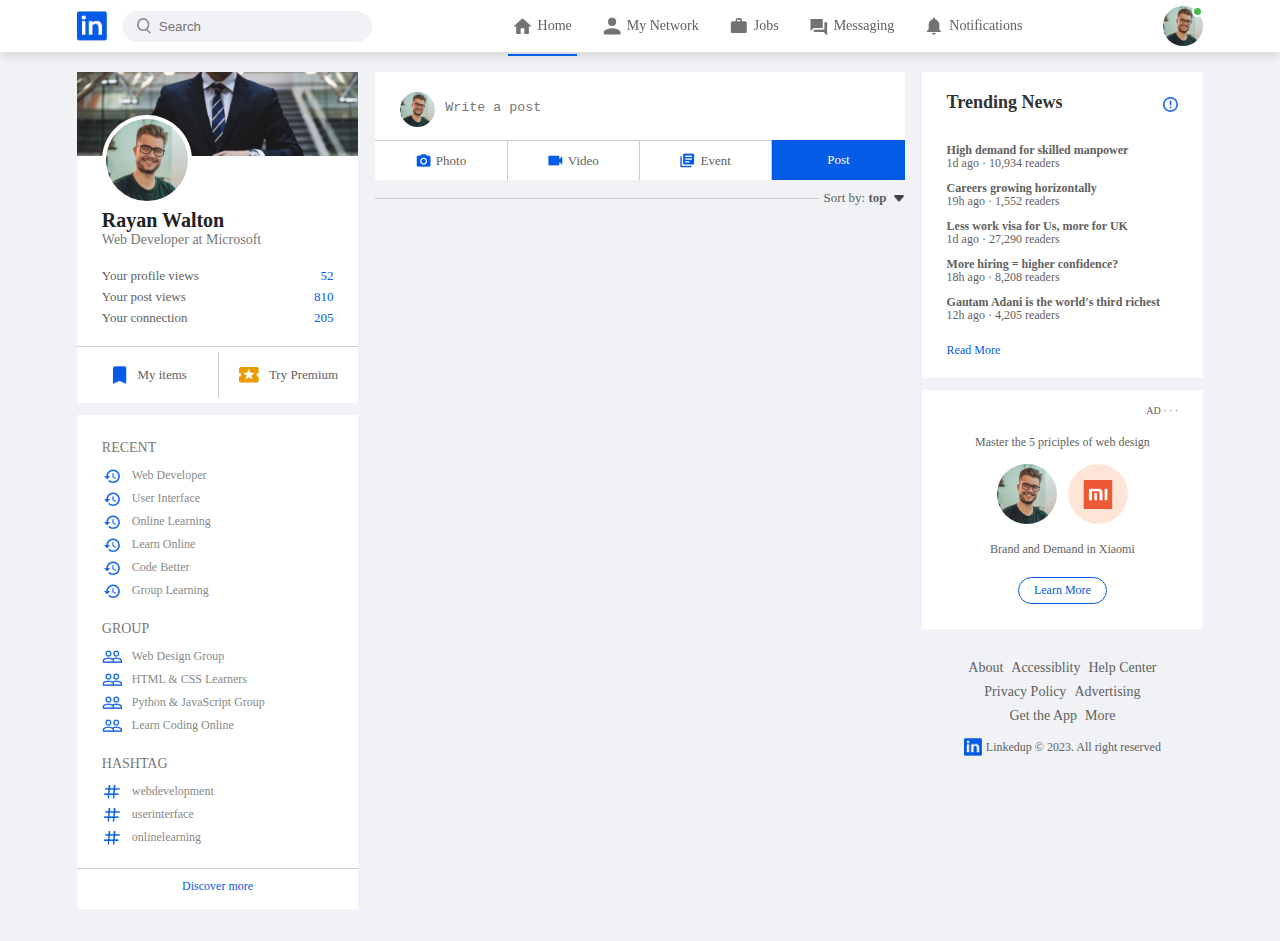
==== index.html @ a7985487 "first commit" ====
<!DOCTYPE html>
<html lang="en">
<head>
    <meta charset="UTF-8">
    <meta name="viewport" content="width=device-width, initial-scale=1.0">
    <meta name="description" content="Raphael Laurentino"/>
    <title>Document</title>
    <link rel="stylesheet" href="style.css">
</head>

<body>
    <!---------- NAVAR INIT ---------->
    <nav class="navbar">
        <div class="navbar-left">
            <a href="index.html" class="logo"><img src="images/logo.png" alt=""></a>

            <div class="search-box">
                <img src="images/search.png" alt="">
                <input type="text" placeholder="Search">
            </div>
        </div>
        <div class="navbar-center">
            <ul>
                <li><a href="#" class="active-link"><img src="images/home.png" alt=""> <span>Home</span></a></li>
                <li><a href="#"><img src="images/network.png" alt=""> <span>My Network</span></a></li>
                <li><a href="#"><img src="images/jobs.png" alt=""> <span>Jobs</span></a></li>
                <li><a href="#"><img src="images/message.png" alt=""> <span>Messaging</span></a></li>
                <li><a href="#"><img src="images/notification.png" alt=""> <span>Notifications</span></a></li>
            </ul>
        </div>
        <div class="navbar-right">
            <div class="online">
                <img src="images/user-1.png" class="nav-profile-img" alt="">
            </div>
        </div>
    </nav>
    <!---------- NAVBAR CLOSE ---------->

    <div class="container">
        <!---------- LEFT-SIDEBAR ---------->
        <div class="left-sidebar">
            <div class="sidebar-profile-box">
                <img src="images/cover-pic.png" width="100%" alt="">
                <div class="sidebar-profile-info">
                    <img src="images/user-1.png" alt="">
                    <h1>Rayan Walton</h1>
                    <h3>Web Developer at Microsoft</h3>
                    <ul>
                        <li>Your profile views <span>52</span></li>
                        <li>Your post views <span>810</span></li>
                        <li>Your connection <span>205</span></li>
                    </ul>
                </div>
                <div class="sidebar-profile-link">
                    <a href="#"><img src="images/items.png" alt=""> My items</a>
                    <a href="#"><img src="images/premium.png" alt=""> Try Premium</a>
                </div>
            </div>

            <div class="sidebar-activity">
                <h3>RECENT</h3>
                <a href="#"><img src="images/recent.png" alt=""> Web Developer</a>
                <a href="#"><img src="images/recent.png" alt=""> User Interface</a>
                <a href="#"><img src="images/recent.png" alt=""> Online Learning</a>
                <a href="#"><img src="images/recent.png" alt=""> Learn Online</a>
                <a href="#"><img src="images/recent.png" alt=""> Code Better</a>
                <a href="#"><img src="images/recent.png" alt=""> Group Learning</a>
                <h3>GROUP</h3>
                <a href="#"><img src="images/group.png" alt=""> Web Design Group</a>
                <a href="#"><img src="images/group.png" alt=""> HTML & CSS Learners</a>
                <a href="#"><img src="images/group.png" alt=""> Python & JavaScript Group</a>
                <a href="#"><img src="images/group.png" alt=""> Learn Coding Online</a>
                <h3>HASHTAG</h3>
                <a href="#"><img src="images/hashtag.png" alt=""> webdevelopment</a>
                <a href="#"><img src="images/hashtag.png" alt=""> userinterface</a>
                <a href="#"><img src="images/hashtag.png" alt=""> onlinelearning</a>
                <div class="discover-more-link">
                    <a href="#">Discover more</a>
                </div>
            </div>
        </div>
        <!---------- MAIN CONTENT ---------->
        <div class="main-content">


            <div class="create-post">
                <div class="create-post-input">
                    <img src="images/user-1.png" alt="">
                    <textarea name="" id="" cols="" rows="2" placeholder="Write a post"></textarea>
                </div>
                <div class="create-post-links">
                    <li><img src="images/photo.png" alt="">Photo</li>
                    <li><img src="images/video.png" alt="">Video</li>
                    <li><img src="images/event.png" alt="">Event</li>
                    <li>Post</li>
                </div>
            </div>
            <div class="short-by">
                <hr>
                <p>Sort by: <span>top <img src="images/down-arrow.png" alt=""></span></p>
            </div>

        </div>
        <!---------- RIGHT SIDEBAR ---------->
        <div class="right-sidebar">
            <div class="sidebar-news">
                <img src="images/more.png" alt="" class="info-icon">
                <h3>Trending News</h3>
                <a href="#">High demand for skilled manpower</a>
                <span>1d ago &middot; 10,934 readers</span>

                <a href="#">Careers growing horizontally</a>
                <span>19h ago &middot; 1,552 readers</span>

                <a href="#">Less work visa for Us, more for UK</a>
                <span>1d ago &middot; 27,290 readers</span>

                <a href="#">More hiring = higher confidence?</a>
                <span>18h ago &middot; 8,208 readers</span>

                <a href="#">Gautam Adani is the world's third richest</a>
                <span>12h ago &middot; 4,205 readers</span>

                <a href="#" class="read-more-link">Read More</a>
            </div>
            <div class="sidebar-ad">
                <small>AD &middot; &middot; &middot;</small>
                <P>Master the 5 priciples of web design</P>
                <div>
                    <img src="images/user-1.png" alt="">
                    <img src="images/mi-logo.png" alt="">
                </div>
                <b>Brand and Demand in Xiaomi</b>
                <a href="#" class="ad-link">Learn More</a>
            </div>

            <div class="sidebar-useful-links">
                <a href="#">About</a>
                <a href="#">Accessiblity</a>
                <a href="#">Help Center</a>
                <a href="#">Privacy Policy</a>
                <a href="#">Advertising</a>
                <a href="#">Get the App</a>
                <a href="#">More</a>

                <div class="copyright-msg">
                    <img src="images/logo.png" alt="">
                    <p>Linkedup &#169; 2023. All right reserved</p>
                </div>
            </div>

        </div>
    </div>


</body>
</html>
---- style.css ----
/* NavBar Início */
* {
    margin: 0;
    padding: 0;
    font-size: 'Poppins', sans-serif;
    box-sizing: border-box;
}

body {
    background: #f0f2f5;
    color: #5f5f5f;
}

a {
    text-decoration: none;
    color: #5f5f5f;
}

.navbar {
    display: flex;
    align-items: center;
    justify-content: space-between;
    background: #fff;
    padding: 6px 6%;
    position: sticky;
    top: 0;
    z-index: 100;
    box-shadow: 0 5px 10px rgba(0, 0, 0, 0.1);
}

.logo img {
    width: 30px;
    margin-right: 15px;
    display: block;
}

.navbar-center ul li {
    display: inline-block;
    list-style: none;
}

.navbar-center ul li a {
    display: flex;
    align-items: center;
    font-size: 14px;
    margin: 5px 8px;
    padding-right: 5px;
    position: relative;
}

.navbar-center ul li a img {
    width: 30px;
}

.navbar-center ul li a::after {
    content: '';
    width: 0;
    height: 2px;
    background: #045be6;
    position: absolute;
    bottom: -15px;
    transition: width 0.3s;
}

.navbar-center ul li a:hover::after,
.navbar-center ul li a.active-link::after {
    width: 100%;
}

.nav-profile-img {
    width: 40px;
    border-radius: 50%;
    display: block;
    cursor: pointer;
    position: relative;
}

.online {
    position: relative;
}

.online::after {
    content: '';
    width: 7px;
    height: 7px;
    border: 2px solid #fff;
    border-radius: 50%;
    right: 0px;
    top: 0px;
    background: #41bd51;
    position: absolute;
}

.search-box {
    background: #f0f2f5;
    width: 250px;
    border-radius: 20px;
    display: flex;
    align-items: center;
    padding: 0 15px;
}

.navbar-left {
    display: flex;
    align-items: center;
}

.search-box img {
    width: 14px;
}

.search-box input {
    width: 100%;
    background: transparent;
    padding: 8px;
    outline: none;
    border: 0;
}

/* NavBar Fim */

.container {
    padding: 20px 6%;
    display: flex;
    flex-wrap: wrap;
    justify-content: space-between;
}

/* ---- LEFT SIDEBAR ---- */
.left-sidebar {
    flex-basis: 25%;
    align-self: flex-start;
}

.sidebar-profile-box {
    background: #fff;
}

.sidebar-profile-info {
    padding: 0 25px;
}

.sidebar-profile-info img {
    width: 90px;
    border-radius: 50%;
    background: #fff;
    padding: 4px;
    margin-top: -45px;
}

.sidebar-profile-info h1 {
    font-size: 20px;
    font-weight: 600;
    color: #222;
}

.sidebar-profile-info h3 {
    font-size: 14px;
    font-weight: 500;
    color: #777;
}

.sidebar-profile-info ul {
    list-style: none;
    margin: 20px 0;
}

.sidebar-profile-info ul li {
    width: 100%;
    margin: 5px 0;
    font-size: 13px;
}

.sidebar-profile-info ul li span {
    float: right;
    color: #045be6;
}

.sidebar-profile-link {
    display: flex;
    align-items: center;
    border-top: 1px solid #ccc;
}

.sidebar-profile-link a {
    flex-basis: 50%;
    display: flex;
    align-items: center;
    justify-content: center;
    padding: 15px 0;
    font-size: 13px;
    border-left: 1px solid #ccc;
}

.sidebar-profile-link a:first-child {
    border-left: 0;
}

.sidebar-profile-link a img {
    width: 20px;
    margin-right: 10px;
}

.sidebar-activity {
    background: #fff;
    padding: 5px 25px;
    margin: 12px 0;
}

.sidebar-activity h3 {
    color: #777;
    font-size: 14px;
    font-weight: 500;
    margin: 20px 0 10px;
}

.sidebar-activity a {
    display: flex;
    align-items: center;
    font-size: 12px;
    font-weight: 500;
    color: #888;
    margin: 3px 0;
}

.sidebar-activity a img {
    width: 20px;
    margin-right: 10px;
}

.discover-more-link {
    border-top: 1px solid #ccc;
    text-align: center;
    margin-top: 20px;
    margin-left: -25px;
    margin-right: -25px;
}

.discover-more-link a {
    color: #045be6;
    display: inline-block;
    margin: 10px 0;
}

/* ---- RIGHT SIDEBAR ---- */
.right-sidebar {
    flex-basis: 25%;
    align-self: flex-start;
}

.sidebar-news {
    background: #fff;
    padding: 10px 25px;
}

.info-icon {
    width: 15px;
    float: right;
    margin-top: 15px;
}

.sidebar-news h3 {
    font-size: 18px;
    font-weight: 600;
    color: #333;
    margin: 10px 0 30px;
}

.sidebar-news a {
    display: block;
    font-size: 12px;
    font-weight: 600;
    margin-top: 10px;
    margin-bottom: -5px;
}

.sidebar-news span {
    font-size: 12px;
}

.sidebar-news .read-more-link {
    color: #045be6;
    font-weight: 500;
    margin: 20px 0 10px;
}

.sidebar-ad {
    background: #fff;
    padding: 15px 25px;
    text-align: center;
    margin: 12px 0;
    font-size: 12px;
}

.sidebar-ad img {
    width: 60px;
    border-radius: 50%;
    margin: 4px;
}

.sidebar-ad small {
    float: right;
    font-weight: 500;
}

.sidebar-ad p {
    margin-top: 30px;
    margin-bottom: 10px;
}

.sidebar-ad b {
    display: block;
    font-weight: 500;
    margin-top: 10px;
}

.ad-link {
    display: inline-block;
    border: 1px solid #045be6;
    border-radius: 30px;
    padding: 5px 15px;
    color: #045be6;
    font-weight: 500;
    margin: 20px auto 10px;
}

.sidebar-useful-links {
    padding: 15px 25px;
    text-align: center;
}

.sidebar-useful-links a {
    display: inline-block;
    font-size: 14px;
    margin: 4px 2px;
}

.copyright-msg {
    display: flex;
    align-items: center;
    justify-content: center;
    font-size: 12px;
    margin-top: 10px;
    font-weight: 500;
}

.copyright-msg img {
    width: 18px;
    margin-right: 4px;
}

/* ---- MAIN CONTENT ---- */
.main-content {
    flex-basis: 47%;
}

.create-post {
    background: #fff;
}

.create-post-input {
    padding: 20px 25px 10px;
    display: flex;
    align-items: flex-start;
}

.create-post-input img {
    width: 35px;
    border-radius: 50%;
    margin-right: 10px;
}

.create-post-input textarea {
    width: 100%;
    border: 0;
    outline: 0;
    resize: none;
    background: transparent;
    margin-top: 8px;
}

::placeholder {
    font-weight: 500;
}

.create-post-links {
    display: flex;
    align-items: flex-start;
}

.create-post-links li {
    list-style: none;
    border-top: 1px solid #ccc;
    border-right: 1px solid #ccc;
    flex-basis: 25%;
    height: 40px;
    font-size: 13px;
    display: flex;
    align-items: center;
    justify-content: center;
    cursor: pointer;
}

.create-post-links li img {
    width: 15px;
    margin-right: 5px;
}

.create-post-links li:last-child {
    background: #045be6;
    color: #fff;
    border-top: 0;
    border-right: 0;
}

.short-by {
    display: flex;
    align-items: center;
    margin: 10px 0;
}

.short-by hr {
    flex: 1;
    border: 0;
    height: 1px;
    background: #ccc;
}

.short-by p {
    font-size: 13px;
    padding-left: 5px;
}

.short-by p span {
    font-weight: 600;
    cursor: pointer;
}

.short-by p span img {
    width: 12px;
    margin-left: 3px;
}
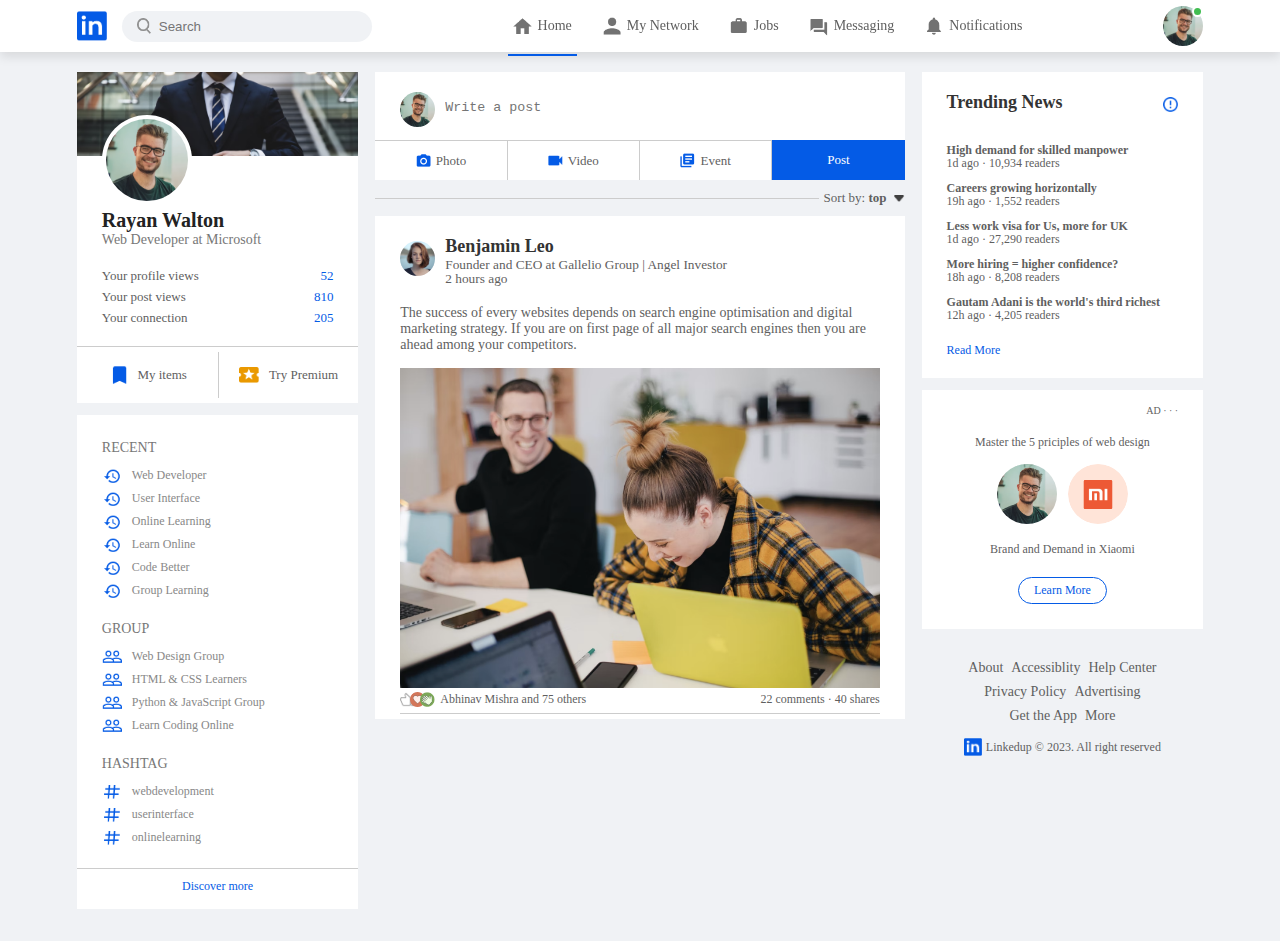
==== commit 1b02bef5: "post-stats" ====
--- a/index.html
+++ b/index.html
@@ -79,9 +79,10 @@
                 </div>
             </div>
         </div>
+        <!---------- LEFT-SIDEBAR CLOSER ---------->
+
         <!---------- MAIN CONTENT ---------->
         <div class="main-content">
-
 
             <div class="create-post">
                 <div class="create-post-input">
@@ -100,7 +101,34 @@
                 <p>Sort by: <span>top <img src="images/down-arrow.png" alt=""></span></p>
             </div>
 
+            <div class="post">
+                <div class="post-author">
+                    <img src="images/user-3.png" alt="">
+                    <div>
+                        <h1>Benjamin Leo</h1>
+                        <small>Founder and CEO at Gallelio Group | Angel Investor</small>
+                        <small>2 hours ago</small>
+                    </div>
+                </div>
+                <p>The success of every websites depends on search engine optimisation and digital marketing strategy. If you are on first page of all major search engines then you are ahead among your competitors.</p>
+                <img src="images/post-image-1.png" alt="" width="100%">
+
+                <div class="post-stats">
+                    <div>
+                        <img src="images/thumbsup.png" alt="">
+                        <img src="images/love.png" alt="">
+                        <img src="images/clap.png" alt="">
+                        <span class="liked-users">Abhinav Mishra and 75 others</span>
+                    </div>
+                    <div>
+                        <span>22 comments &middot; 40 shares</span>
+                    </div>
+                </div>
+            </div>
+
         </div>
+       <!---------- MAIN CONTENT CLOSER ---------->
+
         <!---------- RIGHT SIDEBAR ---------->
         <div class="right-sidebar">
             <div class="sidebar-news">
@@ -150,6 +178,7 @@
             </div>
 
         </div>
+        <!---------- RIGHT SIDEBAR CLOSER ---------->
     </div>
 
 
--- a/style.css
+++ b/style.css
@@ -439,4 +439,63 @@
 .short-by p span img {
     width: 12px;
     margin-left: 3px;
+}
+
+.post {
+    background: #fff;
+    padding: 20px 25px 5px;
+    margin: 5px 0 15px;
+}
+
+.post-author {
+    display: flex;
+    align-items: flex-start;
+    margin-bottom: 20px;
+}
+
+.post-author img {
+    width: 35px;
+    border-radius: 50%;
+    margin-right: 10px;
+    margin-top: 5px;
+}
+
+.post-author h1 {
+    font-size: 18px;
+    font-weight: 600;
+    color: #333;
+}
+
+.post-author small {
+    display: block;
+    margin-bottom: -2px;
+}
+
+.post p {
+    font-size: 14px;
+    margin-bottom: 15px;
+}
+
+.post-stats {
+    display: flex;
+    flex-wrap: wrap;
+    align-items: center;
+    justify-content: space-between;
+    font-size: 12px;
+    border-bottom: 1px solid #ccc;
+    padding-bottom: 6px;
+}
+
+.post-stats div {
+    display: flex;
+    align-items: center;
+}
+
+.post-stats img {
+    width: 15px;
+    margin-right: -5px;
+}
+
+.liked-users {
+    margin-left: 10px;
 }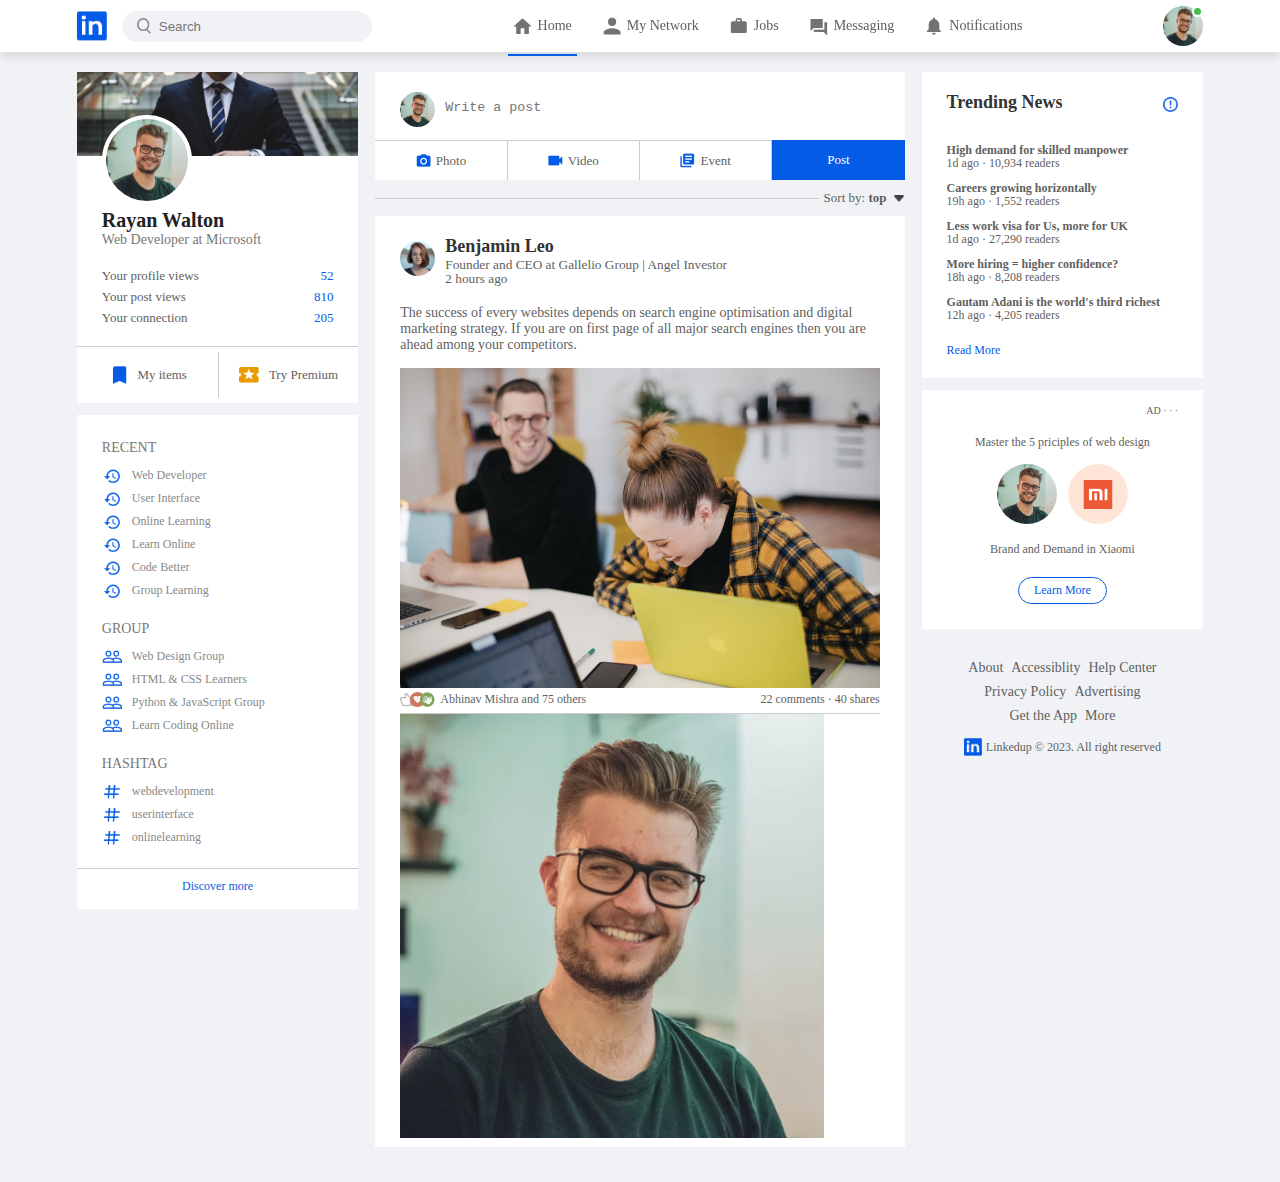
==== commit 214f3a15: "iniciando o post-activity" ====
--- a/index.html
+++ b/index.html
@@ -124,6 +124,11 @@
                         <span>22 comments &middot; 40 shares</span>
                     </div>
                 </div>
+                <div class="post-activity">
+                    <div>
+                        <img src="images/user-1.png" class="post-activity-user-icon" alt="">
+                    </div>
+                </div>
             </div>
 
         </div>
